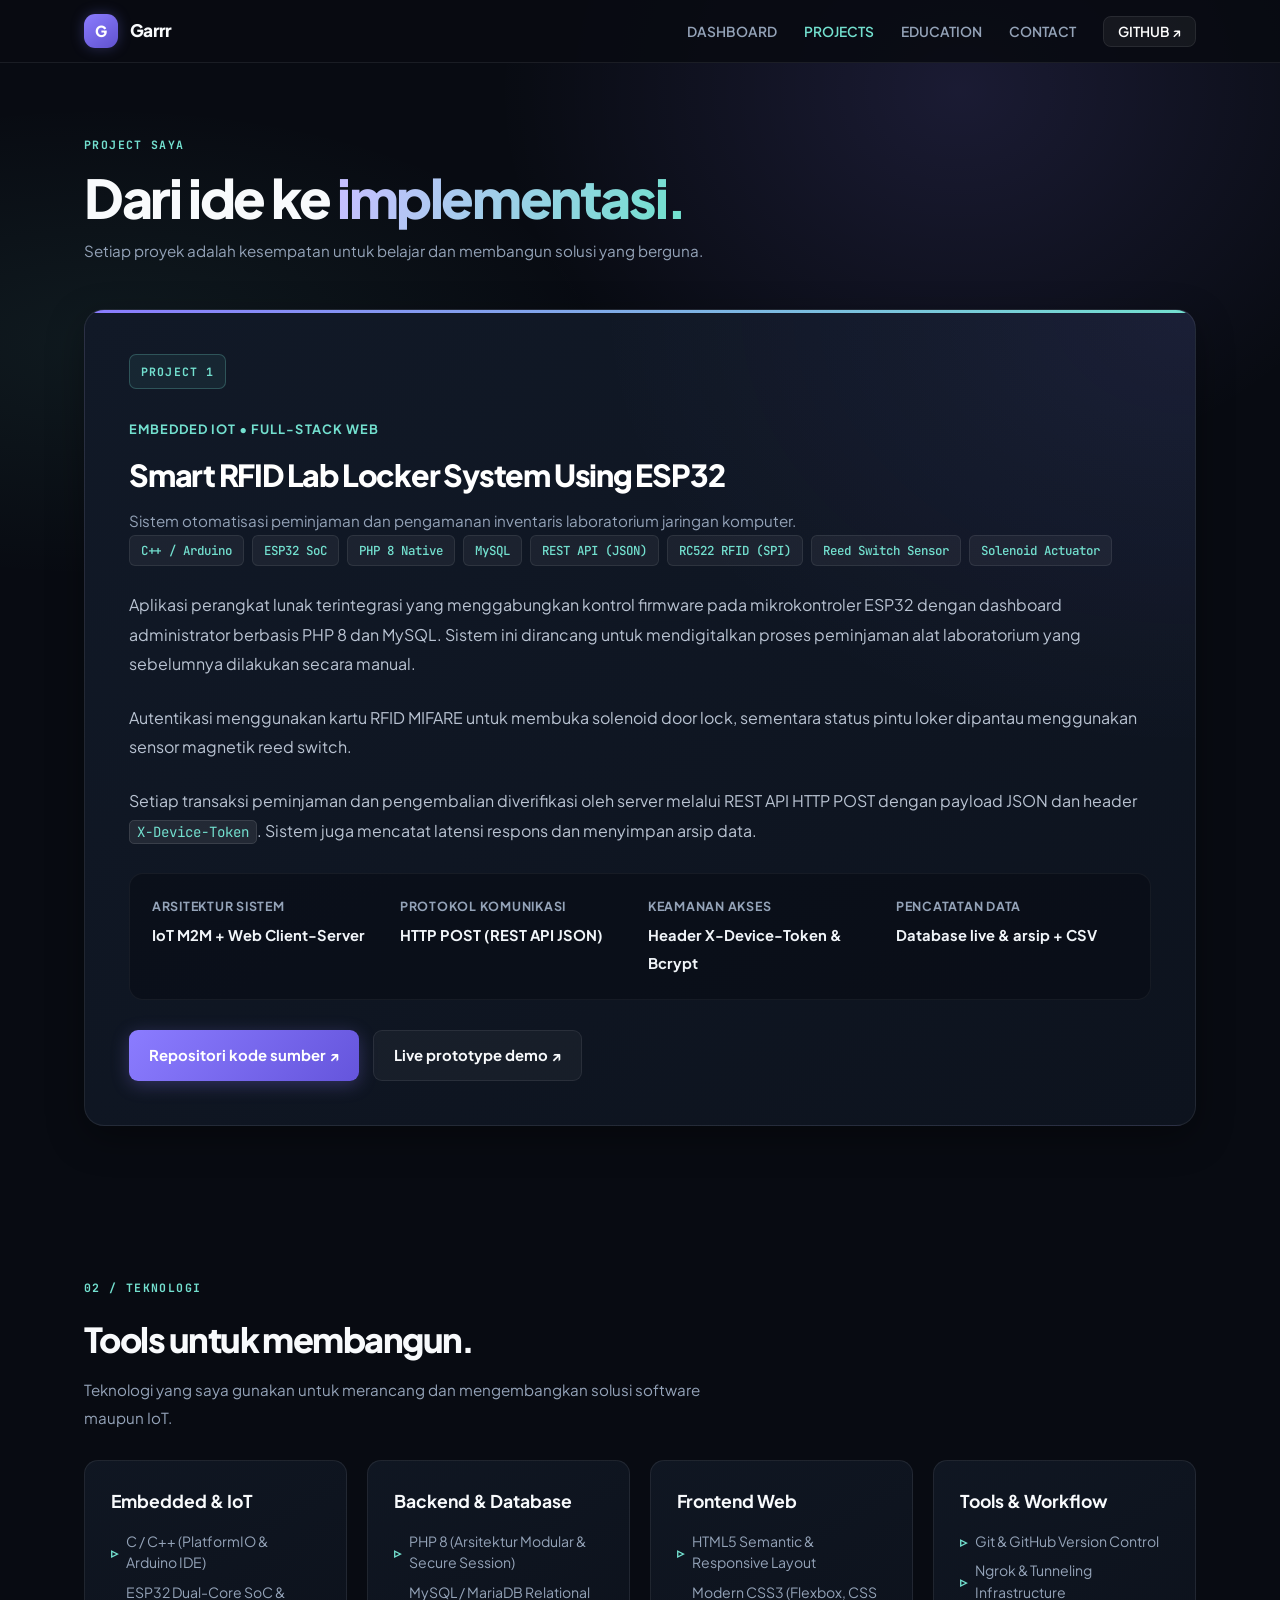
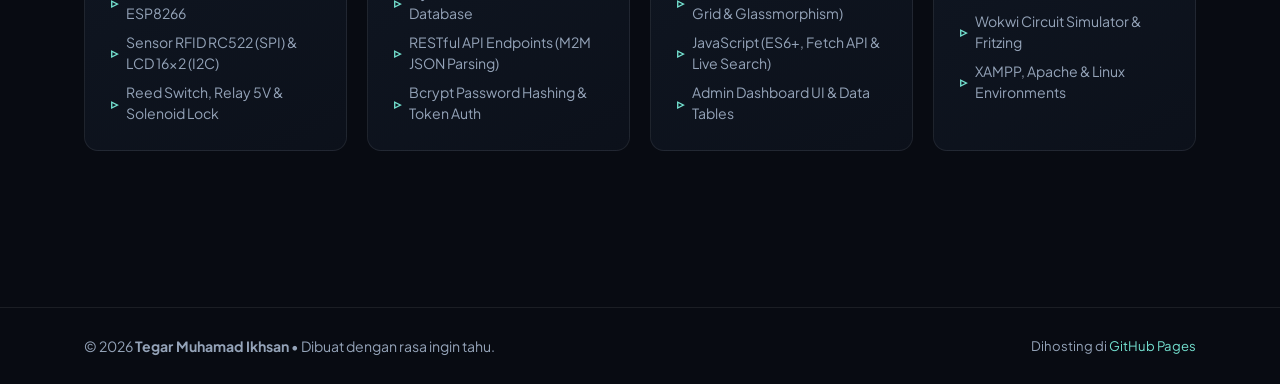
==== proyek.html @ 45a5e252 "Add files via upload" ====
<!DOCTYPE html>
<html lang="id">
<head>
    <meta charset="UTF-8">
    <meta name="viewport" content="width=device-width, initial-scale=1.0">
    <title>Proyek | Tegar Muhamad Ikhsan</title>
    <meta name="description" content="Kumpulan proyek software dan IoT Tegar Muhamad Ikhsan.">
    <link rel="preconnect" href="https://fonts.googleapis.com">
    <link rel="preconnect" href="https://fonts.gstatic.com" crossorigin>
    <link href="https://fonts.googleapis.com/css2?family=Plus+Jakarta+Sans:wght@400;500;600;700;800&family=JetBrains+Mono:wght@400;500;700&display=swap" rel="stylesheet">
    <link rel="stylesheet" href="style.css">
</head>
<body>
    <header>
        <div class="container nav-wrap">
            <a href="index.html" class="brand" aria-label="Garrr, beranda">
                <div class="brand-badge">G</div>
                <span>Garrr<span class="brand-period"></span></span>
            </a>
            <nav aria-label="Navigasi utama">
                <ul class="nav-links">
                    <li><a href="index.html">Dashboard</a></li>
                    <li><a href="proyek.html" aria-current="page">Projects</a></li>
                    <li><a href="pendidikan.html">Education</a></li>
                    <li><a href="kontak.html">Contact</a></li>  
                    <li><a href="https://github.com/tegarmuhamad122-cmd" target="_blank" rel="noopener noreferrer" class="nav-btn-github">GitHub ↗</a></li>
                </ul>
            </nav>
        </div>
    </header>

    <main class="container page-main">
        <section class="page-intro">
            <span class="section-label">PROJECT SAYA</span>
            <h1 class="section-title">Dari ide ke <span class="text-gradient">implementasi.</span></h1>
            <p class="section-subtitle">Setiap proyek adalah kesempatan untuk belajar dan membangun solusi yang berguna.</p>
        </section>

        <section class="project-list" aria-label="Daftar proyek">
            <article class="project-card">
                <div class="project-number">PROJECT 1</div>
                <div class="project-header">
                    <div>
                        <span class="project-category">Embedded IoT &bull; Full-Stack Web</span>
                        <h2 class="project-title">Smart RFID Lab Locker System Using ESP32</h2>
                        <p class="project-tagline">Sistem otomatisasi peminjaman dan pengamanan inventaris laboratorium jaringan komputer.</p>
                    </div>
                </div>

                <div class="project-tags">
                    <span class="tag">C++ / Arduino</span>
                    <span class="tag">ESP32 SoC</span>
                    <span class="tag">PHP 8 Native</span>
                    <span class="tag">MySQL</span>
                    <span class="tag">REST API (JSON)</span>
                    <span class="tag">RC522 RFID (SPI)</span>
                    <span class="tag">Reed Switch Sensor</span>
                    <span class="tag">Solenoid Actuator</span>
                </div>

                <div class="project-desc-block">
                    <p>Aplikasi perangkat lunak terintegrasi yang menggabungkan kontrol firmware pada mikrokontroler ESP32 dengan dashboard administrator berbasis PHP 8 dan MySQL. Sistem ini dirancang untuk mendigitalkan proses peminjaman alat laboratorium yang sebelumnya dilakukan secara manual.</p>
                    <p>Autentikasi menggunakan kartu RFID MIFARE untuk membuka solenoid door lock, sementara status pintu loker dipantau menggunakan sensor magnetik reed switch.</p>
                    <p>Setiap transaksi peminjaman dan pengembalian diverifikasi oleh server melalui REST API HTTP POST dengan payload JSON dan header <code>X-Device-Token</code>. Sistem juga mencatat latensi respons dan menyimpan arsip data.</p>
                </div>

                <div class="project-specs">
                    <div class="spec-item">
                        <h3>Arsitektur sistem</h3>
                        <p>IoT M2M + Web Client-Server</p>
                    </div>
                    <div class="spec-item">
                        <h3>Protokol komunikasi</h3>
                        <p>HTTP POST (REST API JSON)</p>
                    </div>
                    <div class="spec-item">
                        <h3>Keamanan akses</h3>
                        <p>Header X-Device-Token &amp; Bcrypt</p>
                    </div>
                    <div class="spec-item">
                        <h3>Pencatatan data</h3>
                        <p>Database live &amp; arsip + CSV</p>
                    </div>
                </div>

                <div class="project-links">
                    <a href="https://github.com/tegarmuhamad122-cmd/rfid-smart-locker" target="_blank" rel="noopener noreferrer" class="btn btn-primary">Repositori kode sumber ↗</a>
                    <a href="https://smart-locker.tegar.is-a.dev/rfid-smart-locker" target="_blank" rel="noopener noreferrer" class="btn btn-outline">Live prototype demo ↗</a>
                </div>
            </article>
        </section>

        <section class="project-tech-section" id="teknologi">
            <div class="section-header">
                <span class="section-label">02 / TEKNOLOGI</span>
                <h2 class="section-title">Tools untuk membangun.</h2>
                <p class="section-subtitle">Teknologi yang saya gunakan untuk merancang dan mengembangkan solusi software maupun IoT.</p>
            </div>

            <div class="skills-grid">
                <article class="skill-card">
                    <h3>Embedded &amp; IoT</h3>
                    <ul>
                        <li>C / C++ (PlatformIO &amp; Arduino IDE)</li>
                        <li>ESP32 Dual-Core SoC &amp; ESP8266</li>
                        <li>Sensor RFID RC522 (SPI) &amp; LCD 16x2 (I2C)</li>
                        <li>Reed Switch, Relay 5V &amp; Solenoid Lock</li>
                    </ul>
                </article>
                <article class="skill-card">
                    <h3>Backend &amp; Database</h3>
                    <ul>
                        <li>PHP 8 (Arsitektur Modular &amp; Secure Session)</li>
                        <li>MySQL / MariaDB Relational Database</li>
                        <li>RESTful API Endpoints (M2M JSON Parsing)</li>
                        <li>Bcrypt Password Hashing &amp; Token Auth</li>
                    </ul>
                </article>
                <article class="skill-card">
                    <h3>Frontend Web</h3>
                    <ul>
                        <li>HTML5 Semantic &amp; Responsive Layout</li>
                        <li>Modern CSS3 (Flexbox, CSS Grid &amp; Glassmorphism)</li>
                        <li>JavaScript (ES6+, Fetch API &amp; Live Search)</li>
                        <li>Admin Dashboard UI &amp; Data Tables</li>
                    </ul>
                </article>
                <article class="skill-card">
                    <h3>Tools &amp; Workflow</h3>
                    <ul>
                        <li>Git &amp; GitHub Version Control</li>
                        <li>Ngrok &amp; Tunneling Infrastructure</li>
                        <li>Wokwi Circuit Simulator &amp; Fritzing</li>
                        <li>XAMPP, Apache &amp; Linux Environments</li>
                    </ul>
                </article>
            </div>
        </section>
    </main>

    <footer>
        <div class="container footer-content">
            <p>&copy; 2026 <strong>Tegar Muhamad Ikhsan</strong> &bull; Dibuat dengan rasa ingin tahu.</p>
            <p class="footer-meta">Dihosting di <a href="https://pages.github.com/" target="_blank" rel="noopener noreferrer">GitHub Pages</a></p>
        </div>
    </footer>
</body>
</html>
---- style.css ----
/* =====================================================================
   style.css - Portofolio Developer & IoT Showcase
   Pengembang : Tegar Muhamad Ikhsan
   ===================================================================== */

:root {
    --bg-dark: #090d16;
    --bg-card: #0f172a;
    --bg-card-hover: #1e293b;
    --primary: #6366f1;
    --primary-glow: rgba(99, 102, 241, 0.3);
    --secondary: #38bdf8;
    --accent: #10b981;
    --text-main: #f8fafc;
    --text-muted: #94a3b8;
    --border: rgba(255, 255, 255, 0.08);
    --border-hover: rgba(99, 102, 241, 0.4);
    --font-sans: 'Plus Jakarta Sans', -apple-system, BlinkMacSystemFont, sans-serif;
    --font-mono: 'JetBrains Mono', monospace;
    --transition: all 0.25s cubic-bezier(0.4, 0, 0.2, 1);
}

/* Reset Dasar */
* {
    box-sizing: border-box;
    margin: 0;
    padding: 0;
}

html {
    scroll-behavior: smooth;
}

body {
    background-color: var(--bg-dark);
    color: var(--text-main);
    font-family: var(--font-sans);
    line-height: 1.7;
    overflow-x: hidden;
    background-image: 
        radial-gradient(circle at 15% 15%, rgba(99, 102, 241, 0.12) 0%, transparent 40%),
        radial-gradient(circle at 85% 65%, rgba(56, 189, 248, 0.08) 0%, transparent 45%);
    background-attachment: fixed;
}

/* KUNCI SPASI PARAGRAF: MEMBERIKAN JARAK VERTIKAL TEGAS & RAPI */
p {
    margin-bottom: 1.5rem !important;
    line-height: 1.85 !important;
}

p:last-child {
    margin-bottom: 0 !important;
}

code {
    font-family: var(--font-mono);
    background: rgba(255, 255, 255, 0.08);
    padding: 2px 7px;
    border-radius: 5px;
    font-size: 0.88em;
    color: var(--secondary);
    border: 1px solid rgba(255, 255, 255, 0.1);
}

.container {
    max-width: 1040px;
    margin: 0 auto;
    padding: 0 24px;
}

/* NAVBAR */
header {
    padding: 20px 0;
    border-bottom: 1px solid var(--border);
    backdrop-filter: blur(14px);
    -webkit-backdrop-filter: blur(14px);
    position: sticky;
    top: 0;
    z-index: 100;
    background: rgba(9, 13, 22, 0.82);
}

.nav-wrap {
    display: flex;
    justify-content: space-between;
    align-items: center;
}

.brand {
    display: flex;
    align-items: center;
    gap: 12px;
    text-decoration: none;
    color: var(--text-main);
    font-weight: 800;
    font-size: 1.2rem;
    letter-spacing: -0.01em;
}

.brand-badge {
    background: linear-gradient(135deg, var(--primary), var(--secondary));
    width: 34px;
    height: 34px;
    border-radius: 9px;
    display: flex;
    align-items: center;
    justify-content: center;
    font-size: 0.95rem;
    font-weight: 800;
    color: #ffffff;
    box-shadow: 0 0 14px var(--primary-glow);
}

.nav-links {
    display: flex;
    align-items: center;
    gap: 24px;
    list-style: none;
}

.nav-links a {
    color: var(--text-muted);
    text-decoration: none;
    font-size: 0.92rem;
    font-weight: 600;
    transition: var(--transition);
}

.nav-links a:hover {
    color: var(--text-main);
}

.nav-links a[aria-current="page"] {
    color: var(--secondary);
}

.nav-btn-github {
    padding: 6px 14px;
    background: rgba(255, 255, 255, 0.05);
    border: 1px solid var(--border);
    border-radius: 8px;
    color: #ffffff !important;
}

.nav-btn-github:hover {
    background: rgba(255, 255, 255, 0.1);
}

/* HERO SECTION */
.hero {
    padding: 85px 0 65px;
}

.badge-status {
    display: inline-flex;
    align-items: center;
    gap: 8px;
    padding: 6px 16px;
    background: rgba(16, 185, 129, 0.1);
    border: 1px solid rgba(16, 185, 129, 0.3);
    border-radius: 9999px;
    font-size: 0.82rem;
    color: #34d399;
    font-weight: 600;
    margin-bottom: 24px;
}

.status-dot {
    width: 8px;
    height: 8px;
    border-radius: 50%;
    background: #10b981;
    box-shadow: 0 0 8px #10b981;
    animation: pulseGlow 2s infinite;
}

@keyframes pulseGlow {
    0%, 100% { opacity: 1; transform: scale(1); }
    50% { opacity: 0.4; transform: scale(0.9); }
}

.hero h1 {
    font-size: clamp(2.4rem, 5.2vw, 3.8rem);
    font-weight: 800;
    line-height: 1.15;
    margin-bottom: 22px;
    letter-spacing: -0.025em;
}

.text-gradient {
    background: linear-gradient(135deg, #ffffff 25%, var(--secondary) 100%);
    -webkit-background-clip: text;
    background-clip: text;
    -webkit-text-fill-color: transparent;
}

.hero-desc {
    font-size: 1.12rem;
    color: var(--text-muted);
    max-width: 720px;
    margin-bottom: 34px !important;
}

.hero-actions {
    display: flex;
    gap: 16px;
    flex-wrap: wrap;
}

.btn {
    display: inline-flex;
    align-items: center;
    gap: 8px;
    padding: 13px 26px;
    border-radius: 11px;
    font-weight: 700;
    font-size: 0.93rem;
    text-decoration: none;
    transition: var(--transition);
}

.btn-primary {
    background: linear-gradient(135deg, var(--primary), #4f46e5);
    color: #ffffff;
    box-shadow: 0 4px 18px var(--primary-glow);
}

.btn-primary:hover {
    transform: translateY(-2px);
    box-shadow: 0 8px 24px rgba(99, 102, 241, 0.45);
    filter: brightness(1.05);
}

.btn-outline {
    background: rgba(255, 255, 255, 0.04);
    border: 1px solid var(--border);
    color: var(--text-main);
}

.btn-outline:hover {
    background: rgba(255, 255, 255, 0.08);
    transform: translateY(-2px);
    border-color: rgba(255, 255, 255, 0.2);
}

/* SECTION TITLE */
section {
    padding: 55px 0;
}

.section-header {
    margin-bottom: 32px;
}

.section-title {
    font-size: 1.65rem;
    font-weight: 800;
    letter-spacing: -0.02em;
    margin-bottom: 8px;
}

.section-subtitle {
    color: var(--text-muted);
    font-size: 0.95rem;
}

.profile-content {
    max-width: 820px;
    color: #cbd5e1;
}

.profile-highlights {
    display: grid;
    grid-template-columns: repeat(auto-fit, minmax(190px, 1fr));
    gap: 14px;
    margin-top: 28px;
}

.profile-highlight,
.career-item {
    padding: 20px;
    background: var(--bg-card);
    border: 1px solid var(--border);
    border-radius: 12px;
}

.profile-highlight strong,
.profile-highlight span {
    display: block;
}

.profile-highlight strong {
    color: var(--text-main);
}

.profile-highlight span,
.career-period {
    color: var(--text-muted);
    font-size: 0.88rem;
}

.career-grid {
    display: grid;
    grid-template-columns: repeat(auto-fit, minmax(250px, 1fr));
    gap: 16px;
}

.career-item h2,
.career-item h3 {
    margin: 8px 0 4px;
    color: var(--text-main);
    font-size: 1.05rem;
}

.career-item p {
    margin: 0 !important;
    color: var(--text-muted);
    font-size: 0.9rem;
}

.professional-skills-list {
    display: flex;
    flex-wrap: wrap;
    gap: 10px;
}

.professional-skills-list span {
    padding: 8px 12px;
    color: var(--text-main);
    background: rgba(56, 189, 248, 0.08);
    border: 1px solid rgba(56, 189, 248, 0.2);
    border-radius: 6px;
    font-size: 0.9rem;
}

.contact-list {
    display: flex;
    flex-wrap: wrap;
    gap: 12px 24px;
    color: var(--text-muted);
}

.contact-list a {
    color: var(--secondary);
    text-decoration: none;
}

.contact-list a:hover {
    text-decoration: underline;
}

/* PROJECT CARD */
.project-card {
    background: var(--bg-card);
    border: 1px solid var(--border);
    border-radius: 20px;
    padding: 38px;
    position: relative;
    overflow: hidden;
    transition: var(--transition);
    box-shadow: 0 12px 36px rgba(0, 0, 0, 0.35);
}

.project-card::before {
    content: "";
    position: absolute;
    top: 0;
    left: 0;
    right: 0;
    height: 3px;
    background: linear-gradient(90deg, var(--primary), var(--secondary));
}

.project-card:hover {
    border-color: var(--border-hover);
    transform: translateY(-3px);
    box-shadow: 0 18px 42px rgba(0, 0, 0, 0.45);
}

.project-category {
    font-size: 0.8rem;
    text-transform: uppercase;
    letter-spacing: 0.08em;
    font-weight: 700;
    color: var(--secondary);
    display: inline-block;
    margin-bottom: 8px;
}

.project-title {
    font-size: 1.55rem;
    font-weight: 800;
    color: #ffffff;
    letter-spacing: -0.015em;
    margin-bottom: 6px;
}

.project-tagline {
    color: var(--text-muted);
    font-size: 0.95rem;
    margin-bottom: 18px !important;
}

.project-tags {
    display: flex;
    gap: 8px;
    flex-wrap: wrap;
    margin-bottom: 24px;
}

.tag {
    font-family: var(--font-mono);
    font-size: 0.78rem;
    padding: 4px 11px;
    border-radius: 6px;
    background: rgba(255, 255, 255, 0.05);
    border: 1px solid rgba(255, 255, 255, 0.08);
    color: var(--secondary);
    font-weight: 500;
}

.project-desc-block {
    margin-bottom: 28px;
}

.project-desc-block p {
    color: #cbd5e1;
    font-size: 1rem;
}

.project-specs {
    display: grid;
    grid-template-columns: repeat(auto-fit, minmax(210px, 1fr));
    gap: 16px;
    background: rgba(0, 0, 0, 0.28);
    border: 1px solid rgba(255, 255, 255, 0.05);
    padding: 22px;
    border-radius: 14px;
    margin-bottom: 30px;
}

.spec-item h3,
.spec-item h4 {
    font-size: 0.78rem;
    color: var(--text-muted);
    text-transform: uppercase;
    letter-spacing: 0.06em;
    margin-bottom: 5px;
}

.spec-item p {
    font-size: 0.92rem;
    color: #f1f5f9;
    font-weight: 700;
    margin-bottom: 0 !important;
}

.project-links {
    display: flex;
    gap: 14px;
    flex-wrap: wrap;
}

/* SKILLS GRID */
.skills-grid {
    display: grid;
    grid-template-columns: repeat(auto-fit, minmax(225px, 1fr));
    gap: 20px;
}

.skill-card {
    background: var(--bg-card);
    border: 1px solid var(--border);
    border-radius: 16px;
    padding: 26px;
    transition: var(--transition);
}

.skill-card:hover {
    background: var(--bg-card-hover);
    transform: translateY(-3px);
    border-color: rgba(255, 255, 255, 0.15);
}

.skill-icon {
    font-size: 1.85rem;
    margin-bottom: 14px;
    display: inline-block;
}

.skill-card h2,
.skill-card h3 {
    font-size: 1.1rem;
    margin-bottom: 14px;
    color: #f8fafc;
    font-weight: 700;
}

.skill-card ul {
    list-style: none;
    color: var(--text-muted);
    font-size: 0.88rem;
}

.skill-card li {
    margin-bottom: 8px;
    display: flex;
    align-items: center;
    gap: 8px;
    line-height: 1.5;
}

.skill-card li:last-child {
    margin-bottom: 0;
}

.skill-card li::before {
    content: "▹";
    color: var(--primary);
    font-weight: 700;
}

/* FOOTER */
footer {
    margin-top: 60px;
    padding: 40px 0;
    border-top: 1px solid var(--border);
    text-align: center;
    color: var(--text-muted);
    font-size: 0.88rem;
}

.footer-meta {
    margin-top: 8px !important;
    font-size: 0.82rem;
}

footer a {
    color: var(--secondary);
    text-decoration: none;
    transition: var(--transition);
}

footer a:hover {
    text-decoration: underline;
}

@keyframes page-enter {
    from {
        opacity: 0;
        transform: translateY(8px);
    }
    to {
        opacity: 1;
        transform: translateY(0);
    }
}

body {
    animation: page-enter 0.35s ease-out both;
}

@view-transition {
    navigation: auto;
}

::view-transition-old(root) {
    animation: 0.18s ease-in both page-exit;
}

::view-transition-new(root) {
    animation: 0.32s ease-out both page-enter;
}

@keyframes page-exit {
    to {
        opacity: 0;
        transform: translateY(-5px);
    }
}

/* RESPONSIVE */
@media (max-width: 680px) {
    .hero { padding: 55px 0 35px; }
    .project-card { padding: 24px; }
    .hero-actions { flex-direction: column; }
    .btn { width: 100%; justify-content: center; }
    .nav-wrap { align-items: flex-start; flex-direction: column; gap: 14px; }
    .nav-links { gap: 16px; overflow-x: auto; max-width: calc(100vw - 48px); padding-bottom: 4px; }
    .nav-links a { white-space: nowrap; font-size: 0.84rem; }
}

/* PORTFOLIO REFRESH */
:root {
    --bg-dark: #080b12;
    --bg-card: #101723;
    --bg-card-hover: #172231;
    --primary: #8b7cff;
    --primary-glow: rgba(139, 124, 255, 0.28);
    --secondary: #73e0cf;
    --accent: #b7ef79;
    --border-hover: rgba(115, 224, 207, 0.42);
}

body {
    background-image:
        radial-gradient(ellipse at 75% 10%, rgba(139, 124, 255, 0.14), transparent 34%),
        radial-gradient(ellipse at 8% 38%, rgba(115, 224, 207, 0.07), transparent 30%);
}

.container {
    max-width: 1160px;
}

header {
    padding: 14px 0;
    background: rgba(8, 11, 18, 0.88);
}

.brand {
    font-size: 1.08rem;
    letter-spacing: -0.04em;
}

.brand-badge {
    border-radius: 11px;
    background: linear-gradient(145deg, var(--primary), #6052ce);
}

.brand-period {
    color: var(--secondary);
}

.nav-links {
    gap: 27px;
}

.nav-links a {
    font-size: 0.86rem;
    text-transform: uppercase;
}

.hero {
    min-height: 590px;
    display: grid;
    grid-template-columns: minmax(0, 1.12fr) minmax(320px, 0.88fr);
    align-items: center;
    gap: 54px;
    padding: 74px 0 82px;
}

.hero-copy {
    position: relative;
    z-index: 1;
}

.badge-status {
    padding: 6px 13px;
    margin-bottom: 26px;
    background: rgba(183, 239, 121, 0.08);
    border-color: rgba(183, 239, 121, 0.25);
    color: var(--accent);
}

.status-dot {
    background: var(--accent);
    box-shadow: 0 0 8px var(--accent);
}

.hero-kicker,
.section-label {
    display: block;
    color: var(--secondary);
    font-family: var(--font-mono);
    font-size: 0.72rem;
    font-weight: 700;
    letter-spacing: 0.12em;
}

.hero-kicker {
    margin: 0 0 14px !important;
}

.hero h1 {
    max-width: 650px;
    font-size: clamp(2.8rem, 6vw, 4.65rem);
    line-height: 1.07;
    letter-spacing: -0.065em;
    margin-bottom: 23px;
}

.text-gradient {
    background: linear-gradient(110deg, #c5bfff 5%, var(--secondary) 95%);
    -webkit-background-clip: text;
    background-clip: text;
}

.hero-desc {
    max-width: 570px;
    font-size: 1.04rem;
}

.hero-actions {
    gap: 12px;
}

.btn {
    padding: 12px 20px;
    border-radius: 9px;
}

.btn-primary {
    background: linear-gradient(130deg, #8b7cff, #6555dc);
}

.hero-facts {
    display: flex;
    flex-wrap: wrap;
    gap: 28px;
    margin-top: 43px;
    padding-top: 22px;
    border-top: 1px solid var(--border);
}

.hero-facts div {
    display: grid;
    gap: 2px;
}

.hero-facts strong {
    font-size: 0.96rem;
    color: var(--text-main);
}

.hero-facts span {
    color: var(--text-muted);
    font-size: 0.75rem;
}

.hero-visual {
    min-height: 370px;
    position: relative;
    display: grid;
    place-items: center;
}

.code-window {
    width: min(100%, 405px);
    position: relative;
    z-index: 2;
    overflow: hidden;
    border: 1px solid rgba(255, 255, 255, 0.13);
    border-radius: 15px;
    background: rgba(14, 19, 30, 0.9);
    box-shadow: 0 28px 80px rgba(0, 0, 0, 0.45), 0 0 60px rgba(139, 124, 255, 0.1);
    transform: rotate(2deg);
}

.window-bar {
    height: 44px;
    display: flex;
    align-items: center;
    gap: 6px;
    padding: 0 15px;
    border-bottom: 1px solid var(--border);
    background: rgba(255, 255, 255, 0.025);
}

.window-bar > span {
    width: 8px;
    height: 8px;
    border-radius: 50%;
    background: #ff6d75;
}

.window-bar > span:nth-child(2) { background: #f7c76a; }
.window-bar > span:nth-child(3) { background: #70d8a2; }

.window-bar small {
    margin-left: auto;
    color: #77839a;
    font-family: var(--font-mono);
    font-size: 0.66rem;
}

.code-content {
    display: grid;
    gap: 9px;
    padding: 25px 19px 20px;
    color: #d6dbea;
    font-family: var(--font-mono);
    font-size: clamp(0.67rem, 1.2vw, 0.77rem);
}

.code-line {
    white-space: pre;
}

.code-line i {
    display: inline-block;
    width: 27px;
    color: #515c70;
    font-style: normal;
    user-select: none;
}

.code-line b { color: #c5a6ff; font-weight: 500; }
.code-line em { color: #9be3c4; font-style: normal; }
.code-comment { color: #758198; }

.code-status {
    display: flex;
    align-items: center;
    gap: 8px;
    padding: 12px 18px;
    border-top: 1px solid var(--border);
    color: #a5b0c1;
    font-family: var(--font-mono);
    font-size: 0.69rem;
}

.code-status .status-dot {
    width: 7px;
    height: 7px;
    animation: none;
}

.hero-orbit {
    position: absolute;
    border: 1px solid rgba(115, 224, 207, 0.15);
    border-radius: 50%;
}

.orbit-one {
    width: min(360px, 100%);
    height: auto;
    aspect-ratio: 1;
}

.orbit-two {
    width: min(445px, 100%);
    height: auto;
    aspect-ratio: 1;
    border-color: rgba(139, 124, 255, 0.12);
}

.hero-sticker {
    position: absolute;
    z-index: 3;
    right: -7px;
    bottom: 20px;
    display: grid;
    place-content: center;
    width: 82px;
    height: 82px;
    border-radius: 50%;
    background: var(--accent);
    color: #182018;
    font-size: 0.6rem;
    font-weight: 800;
    line-height: 1.25;
    text-align: center;
    transform: rotate(10deg);
    box-shadow: 0 10px 30px rgba(183, 239, 121, 0.16);
}

.hero-sticker span {
    font-size: 1.1rem;
}

section {
    padding: 76px 0;
    scroll-margin-top: 84px;
}

.section-header {
    margin-bottom: 28px;
}

.section-label {
    margin-bottom: 12px;
}

.page-main {
    min-height: calc(100vh - 150px);
    padding-bottom: 80px;
}

.page-intro {
    padding: 72px 0 24px;
}

.page-intro .section-title {
    max-width: 760px;
    font-size: clamp(2.1rem, 5vw, 3.35rem);
    line-height: 1.12;
}

.page-intro .section-subtitle {
    margin-top: 10px;
}

.project-list {
    padding-top: 20px;
}

.project-number {
    display: inline-flex;
    margin-bottom: 25px;
    padding: 7px 11px;
    border: 1px solid rgba(115, 224, 207, 0.25);
    border-radius: 7px;
    background: rgba(115, 224, 207, 0.07);
    color: var(--secondary);
    font-family: var(--font-mono);
    font-size: 0.72rem;
    font-weight: 700;
    letter-spacing: 0.1em;
}

.section-title {
    font-size: clamp(1.65rem, 3vw, 2.15rem);
    letter-spacing: -0.045em;
}

.section-subtitle {
    max-width: 620px;
}

.profile-content {
    max-width: 920px;
    color: #c2cad8;
}

.profile-content > p {
    max-width: 790px;
}

.profile-highlights {
    margin-top: 32px;
}

.profile-highlight,
.career-item {
    padding: 22px;
    border-radius: 14px;
    background: linear-gradient(145deg, rgba(16, 23, 35, 0.95), rgba(13, 18, 28, 0.95));
    transition: var(--transition);
}

.profile-highlight:hover,
.career-item:hover {
    transform: translateY(-3px);
    border-color: var(--border-hover);
}

.project-card {
    padding: clamp(24px, 5vw, 44px);
    background:
        radial-gradient(ellipse at 100% 0%, rgba(139, 124, 255, 0.09), transparent 38%),
        linear-gradient(145deg, #111927, #0d131e);
}

.project-title {
    font-size: clamp(1.35rem, 3vw, 1.9rem);
    letter-spacing: -0.04em;
}

.project-desc-block p {
    color: #b9c3d2;
}

.project-specs {
    background: rgba(5, 9, 15, 0.42);
}

.skill-card {
    background: linear-gradient(150deg, rgba(16, 23, 35, 0.98), rgba(12, 17, 27, 0.98));
    border-radius: 14px;
}

.skill-card:hover {
    border-color: var(--border-hover);
}

.skill-card li::before {
    color: var(--secondary);
}

.career-grid {
    grid-template-columns: repeat(2, minmax(0, 1fr));
}

.career-item {
    position: relative;
    padding-left: 25px;
}

.career-item::before {
    content: "";
    position: absolute;
    top: 25px;
    bottom: 25px;
    left: 0;
    width: 3px;
    border-radius: 4px;
    background: linear-gradient(var(--secondary), var(--primary));
}

#contact {
    padding-bottom: 95px;
}

.contact-panel {
    padding: clamp(24px, 5vw, 38px);
    border: 1px solid var(--border);
    border-radius: 16px;
    background: linear-gradient(120deg, rgba(115, 224, 207, 0.07), rgba(139, 124, 255, 0.08));
}

.contact-panel > p {
    margin-bottom: 20px !important;
    color: #dce3ed;
    font-size: 1.02rem;
}

.contact-list {
    align-items: center;
    gap: 12px 26px;
}

.contact-list a {
    color: var(--secondary);
    font-weight: 700;
}

.contact-list a span {
    display: inline-block;
    margin-left: 3px;
    transition: transform 0.2s ease;
}

.contact-list a:hover span {
    transform: translate(2px, -2px);
}

footer {
    margin-top: 0;
    padding: 25px 0;
    text-align: left;
}

.footer-content {
    display: flex;
    justify-content: space-between;
    align-items: center;
    gap: 12px;
}

.footer-content p {
    margin: 0 !important;
}

.footer-meta {
    margin-top: 0 !important;
}

@media (max-width: 820px) {
    .nav-links { gap: 16px; }
    .hero {
        min-height: auto;
        grid-template-columns: minmax(0, 1fr) minmax(280px, 0.8fr);
        gap: 22px;
        padding-top: 64px;
    }
    .hero-visual { min-height: 330px; }
    .orbit-one { width: 290px; height: 290px; }
    .orbit-two { width: 350px; height: 350px; }
    .hero-sticker { right: -2px; }
}

@media (max-width: 680px) {
    .nav-wrap {
        align-items: center;
        flex-direction: row;
        gap: 12px;
    }
    .nav-wrap nav { min-width: 0; }
    .nav-links {
        gap: 16px;
        max-width: calc(100vw - 122px);
        scrollbar-width: none;
        -ms-overflow-style: none;
    }
    .nav-links::-webkit-scrollbar { display: none; }
    .hero {
        grid-template-columns: 1fr;
        gap: 16px;
        padding: 54px 0 42px;
    }
    .hero h1 { max-width: 520px; }
    .hero-visual {
        min-height: 340px;
        margin: 0 12px;
    }
    .hero-facts { gap: 18px; }
    .career-grid { grid-template-columns: 1fr; }
    section { padding: 58px 0; }
    .footer-content {
        align-items: flex-start;
        flex-direction: column;
    }
}

@media (prefers-reduced-motion: reduce) {
    *,
    *::before,
    *::after {
        scroll-behavior: auto !important;
        animation-duration: 0.01ms !important;
        animation-iteration-count: 1 !important;
        transition-duration: 0.01ms !important;
    }
}
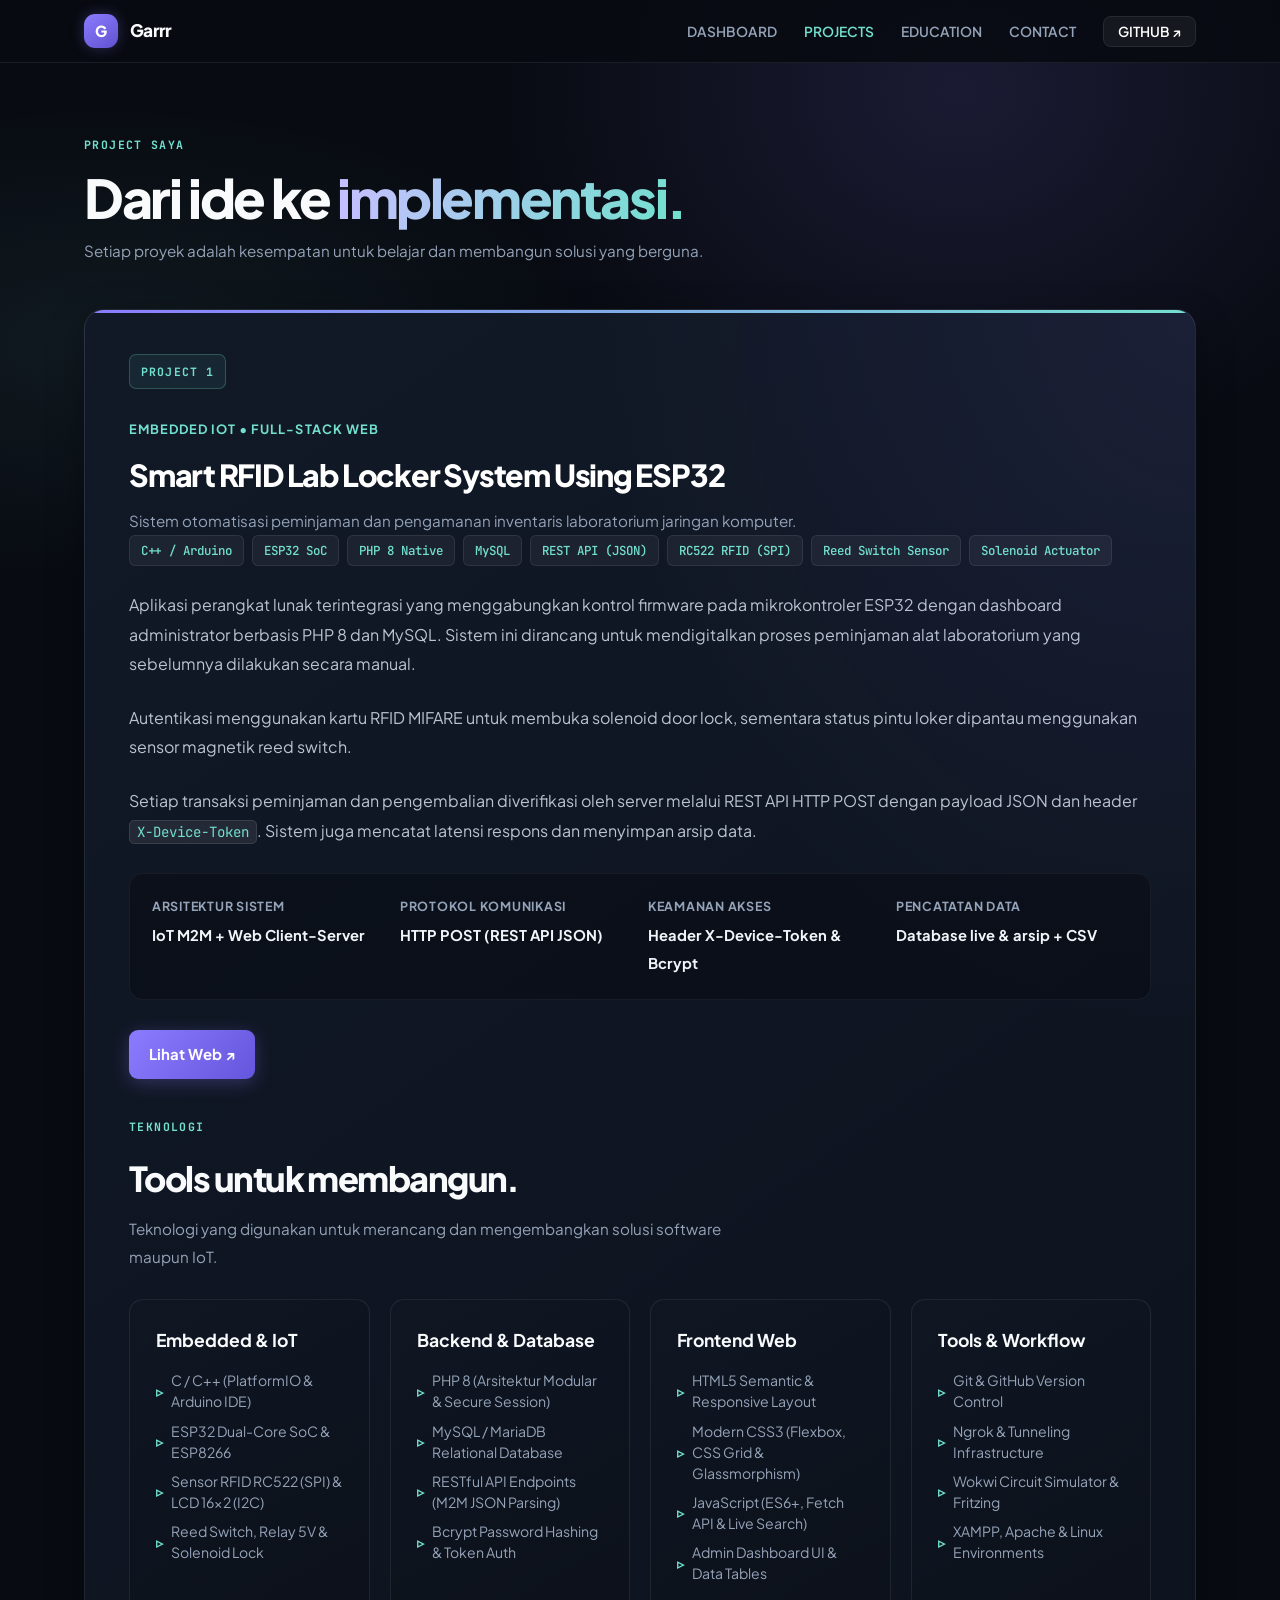
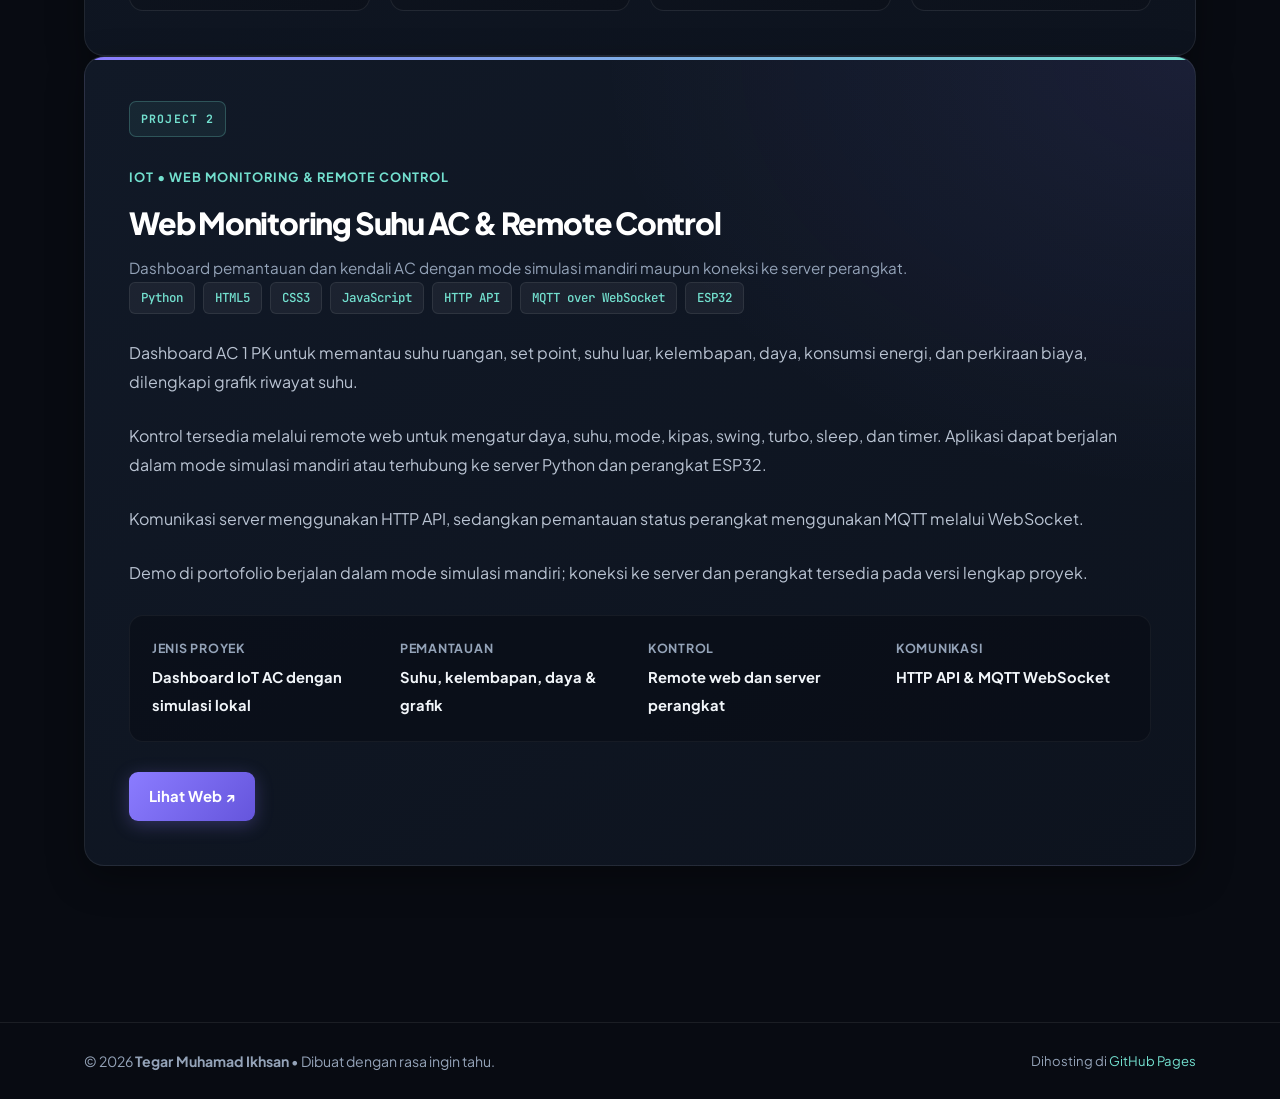
==== commit 83384491: "Add files via upload" ====
--- a/proyek.html
+++ b/proyek.html
@@ -84,58 +84,109 @@
                 </div>
 
                 <div class="project-links">
-                    <a href="https://github.com/tegarmuhamad122-cmd/rfid-smart-locker" target="_blank" rel="noopener noreferrer" class="btn btn-primary">Repositori kode sumber ↗</a>
-                    <a href="https://smart-locker.tegar.is-a.dev/rfid-smart-locker" target="_blank" rel="noopener noreferrer" class="btn btn-outline">Live prototype demo ↗</a>
+                    <a href="https://smart-locker.tegar.is-a.dev/rfid-smart-locker" target="_blank" rel="noopener noreferrer" class="btn btn-primary">Lihat Web ↗</a>
+                </div>
+
+                <section class="project-tech-section" id="teknologi" aria-labelledby="project-one-tech-title">
+                    <div class="section-header">
+                        <span class="section-label">TEKNOLOGI</span>
+                        <h2 class="section-title" id="project-one-tech-title">Tools untuk membangun.</h2>
+                        <p class="section-subtitle">Teknologi yang digunakan untuk merancang dan mengembangkan solusi software maupun IoT.</p>
+                    </div>
+
+                    <div class="skills-grid">
+                        <article class="skill-card">
+                            <h3>Embedded &amp; IoT</h3>
+                            <ul>
+                                <li>C / C++ (PlatformIO &amp; Arduino IDE)</li>
+                                <li>ESP32 Dual-Core SoC &amp; ESP8266</li>
+                                <li>Sensor RFID RC522 (SPI) &amp; LCD 16x2 (I2C)</li>
+                                <li>Reed Switch, Relay 5V &amp; Solenoid Lock</li>
+                            </ul>
+                        </article>
+                        <article class="skill-card">
+                            <h3>Backend &amp; Database</h3>
+                            <ul>
+                                <li>PHP 8 (Arsitektur Modular &amp; Secure Session)</li>
+                                <li>MySQL / MariaDB Relational Database</li>
+                                <li>RESTful API Endpoints (M2M JSON Parsing)</li>
+                                <li>Bcrypt Password Hashing &amp; Token Auth</li>
+                            </ul>
+                        </article>
+                        <article class="skill-card">
+                            <h3>Frontend Web</h3>
+                            <ul>
+                                <li>HTML5 Semantic &amp; Responsive Layout</li>
+                                <li>Modern CSS3 (Flexbox, CSS Grid &amp; Glassmorphism)</li>
+                                <li>JavaScript (ES6+, Fetch API &amp; Live Search)</li>
+                                <li>Admin Dashboard UI &amp; Data Tables</li>
+                            </ul>
+                        </article>
+                        <article class="skill-card">
+                            <h3>Tools &amp; Workflow</h3>
+                            <ul>
+                                <li>Git &amp; GitHub Version Control</li>
+                                <li>Ngrok &amp; Tunneling Infrastructure</li>
+                                <li>Wokwi Circuit Simulator &amp; Fritzing</li>
+                                <li>XAMPP, Apache &amp; Linux Environments</li>
+                            </ul>
+                        </article>
+                    </div>
+                </section>
+            </article>
+
+            <article class="project-card">
+                <div class="project-number">PROJECT 2</div>
+                <div class="project-header">
+                    <div>
+                        <span class="project-category">IoT &bull; Web Monitoring &amp; Remote Control</span>
+                        <h2 class="project-title">Web Monitoring Suhu AC &amp; Remote Control</h2>
+                        <p class="project-tagline">Dashboard pemantauan dan kendali AC dengan mode simulasi mandiri maupun koneksi ke server perangkat.</p>
+                    </div>
+                </div>
+
+                <div class="project-tags">
+                    <span class="tag">Python</span>
+                    <span class="tag">HTML5</span>
+                    <span class="tag">CSS3</span>
+                    <span class="tag">JavaScript</span>
+                    <span class="tag">HTTP API</span>
+                    <span class="tag">MQTT over WebSocket</span>
+                    <span class="tag">ESP32</span>
+                </div>
+
+                <div class="project-desc-block">
+                    <p>Dashboard AC 1 PK untuk memantau suhu ruangan, set point, suhu luar, kelembapan, daya, konsumsi energi, dan perkiraan biaya, dilengkapi grafik riwayat suhu.</p>
+                    <p>Kontrol tersedia melalui remote web untuk mengatur daya, suhu, mode, kipas, swing, turbo, sleep, dan timer. Aplikasi dapat berjalan dalam mode simulasi mandiri atau terhubung ke server Python dan perangkat ESP32.</p>
+                    <p>Komunikasi server menggunakan HTTP API, sedangkan pemantauan status perangkat menggunakan MQTT melalui WebSocket.</p>
+                    <p>Demo di portofolio berjalan dalam mode simulasi mandiri; koneksi ke server dan perangkat tersedia pada versi lengkap proyek.</p>
+                </div>
+
+                <div class="project-specs">
+                    <div class="spec-item">
+                        <h3>Jenis proyek</h3>
+                        <p>Dashboard IoT AC dengan simulasi lokal</p>
+                    </div>
+                    <div class="spec-item">
+                        <h3>Pemantauan</h3>
+                        <p>Suhu, kelembapan, daya &amp; grafik</p>
+                    </div>
+                    <div class="spec-item">
+                        <h3>Kontrol</h3>
+                        <p>Remote web dan server perangkat</p>
+                    </div>
+                    <div class="spec-item">
+                        <h3>Komunikasi</h3>
+                        <p>HTTP API &amp; MQTT WebSocket</p>
+                    </div>
+                </div>
+
+                <div class="project-links">
+                    <a href="https://projectme.tegar.is-a.dev" target="_blank" rel="noopener noreferrer" class="btn btn-primary">Lihat Web ↗</a>
                 </div>
             </article>
         </section>
 
-        <section class="project-tech-section" id="teknologi">
-            <div class="section-header">
-                <span class="section-label">02 / TEKNOLOGI</span>
-                <h2 class="section-title">Tools untuk membangun.</h2>
-                <p class="section-subtitle">Teknologi yang saya gunakan untuk merancang dan mengembangkan solusi software maupun IoT.</p>
-            </div>
-
-            <div class="skills-grid">
-                <article class="skill-card">
-                    <h3>Embedded &amp; IoT</h3>
-                    <ul>
-                        <li>C / C++ (PlatformIO &amp; Arduino IDE)</li>
-                        <li>ESP32 Dual-Core SoC &amp; ESP8266</li>
-                        <li>Sensor RFID RC522 (SPI) &amp; LCD 16x2 (I2C)</li>
-                        <li>Reed Switch, Relay 5V &amp; Solenoid Lock</li>
-                    </ul>
-                </article>
-                <article class="skill-card">
-                    <h3>Backend &amp; Database</h3>
-                    <ul>
-                        <li>PHP 8 (Arsitektur Modular &amp; Secure Session)</li>
-                        <li>MySQL / MariaDB Relational Database</li>
-                        <li>RESTful API Endpoints (M2M JSON Parsing)</li>
-                        <li>Bcrypt Password Hashing &amp; Token Auth</li>
-                    </ul>
-                </article>
-                <article class="skill-card">
-                    <h3>Frontend Web</h3>
-                    <ul>
-                        <li>HTML5 Semantic &amp; Responsive Layout</li>
-                        <li>Modern CSS3 (Flexbox, CSS Grid &amp; Glassmorphism)</li>
-                        <li>JavaScript (ES6+, Fetch API &amp; Live Search)</li>
-                        <li>Admin Dashboard UI &amp; Data Tables</li>
-                    </ul>
-                </article>
-                <article class="skill-card">
-                    <h3>Tools &amp; Workflow</h3>
-                    <ul>
-                        <li>Git &amp; GitHub Version Control</li>
-                        <li>Ngrok &amp; Tunneling Infrastructure</li>
-                        <li>Wokwi Circuit Simulator &amp; Fritzing</li>
-                        <li>XAMPP, Apache &amp; Linux Environments</li>
-                    </ul>
-                </article>
-            </div>
-        </section>
     </main>
 
     <footer>
--- a/style.css
+++ b/style.css
@@ -960,6 +960,10 @@
     background:
         radial-gradient(ellipse at 100% 0%, rgba(139, 124, 255, 0.09), transparent 38%),
         linear-gradient(145deg, #111927, #0d131e);
+}
+
+.project-card .project-tech-section {
+    padding: 38px 0 0;
 }
 
 .project-title {
